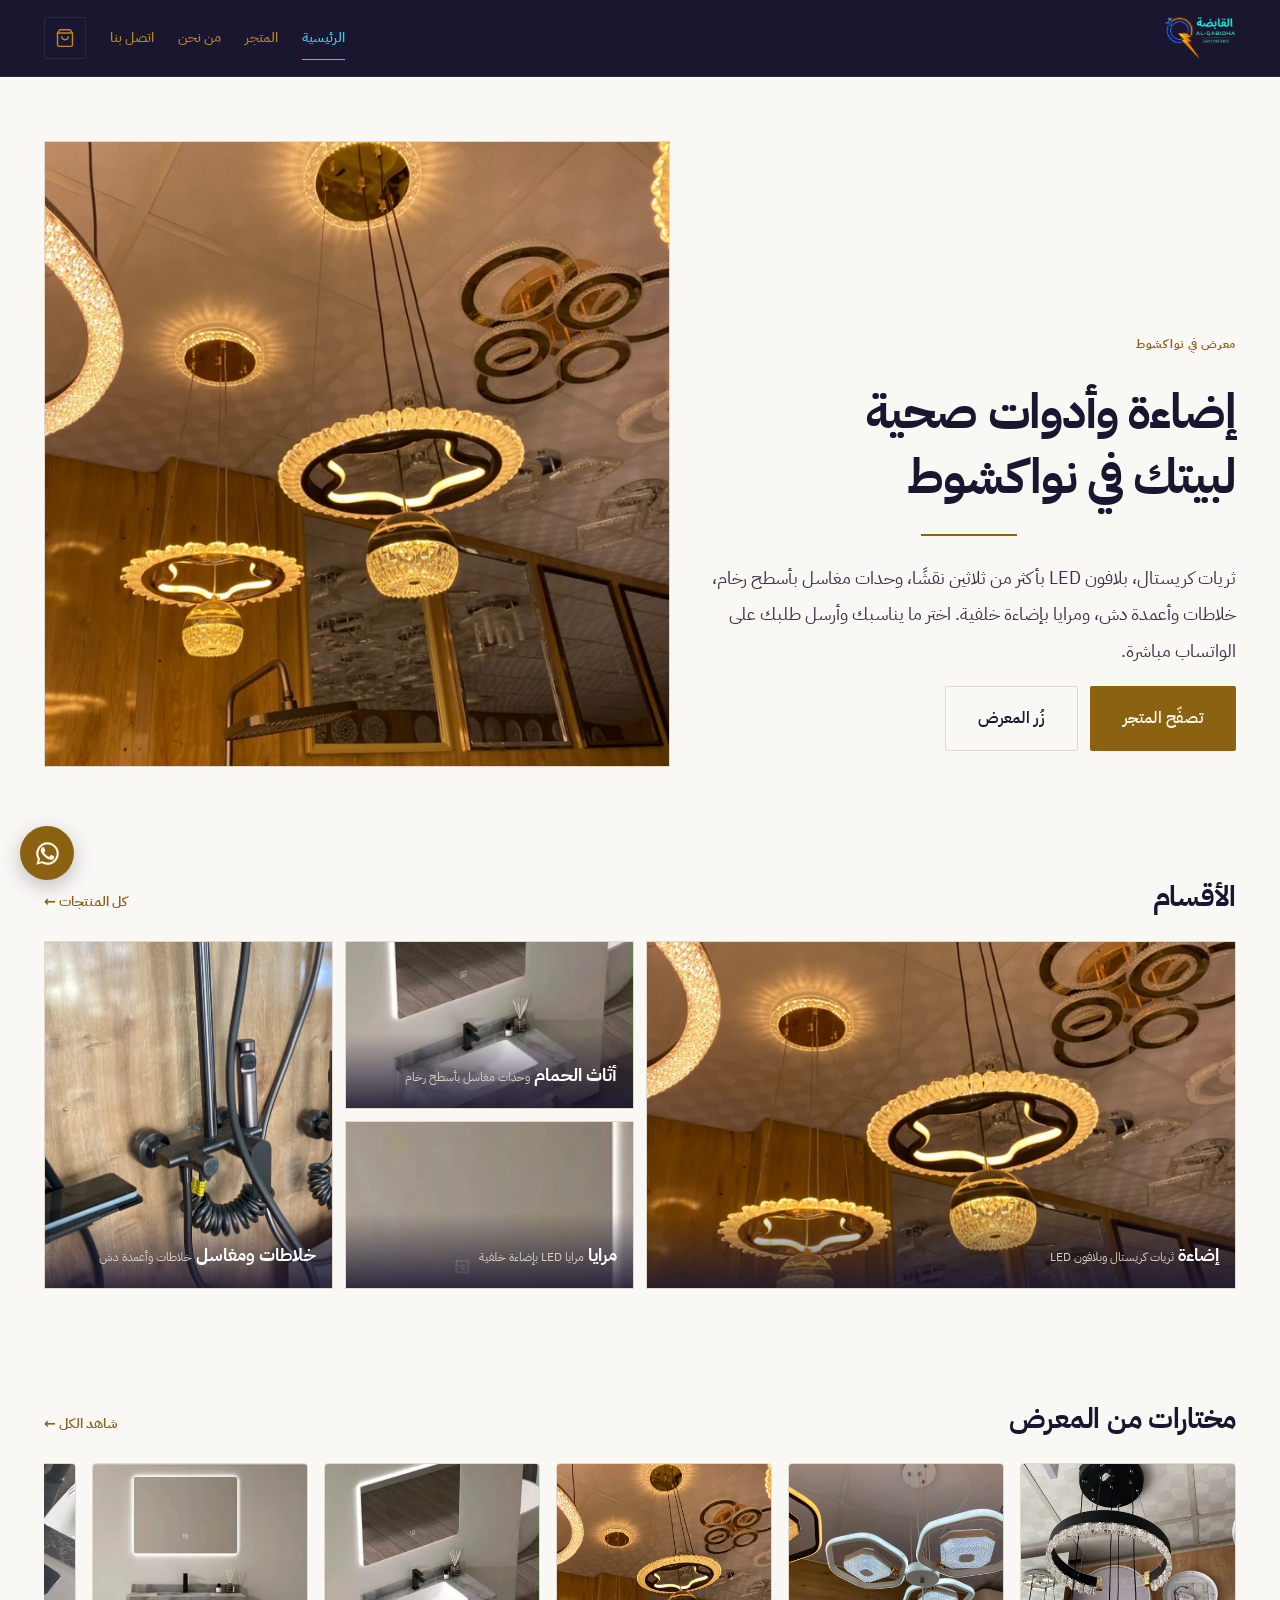
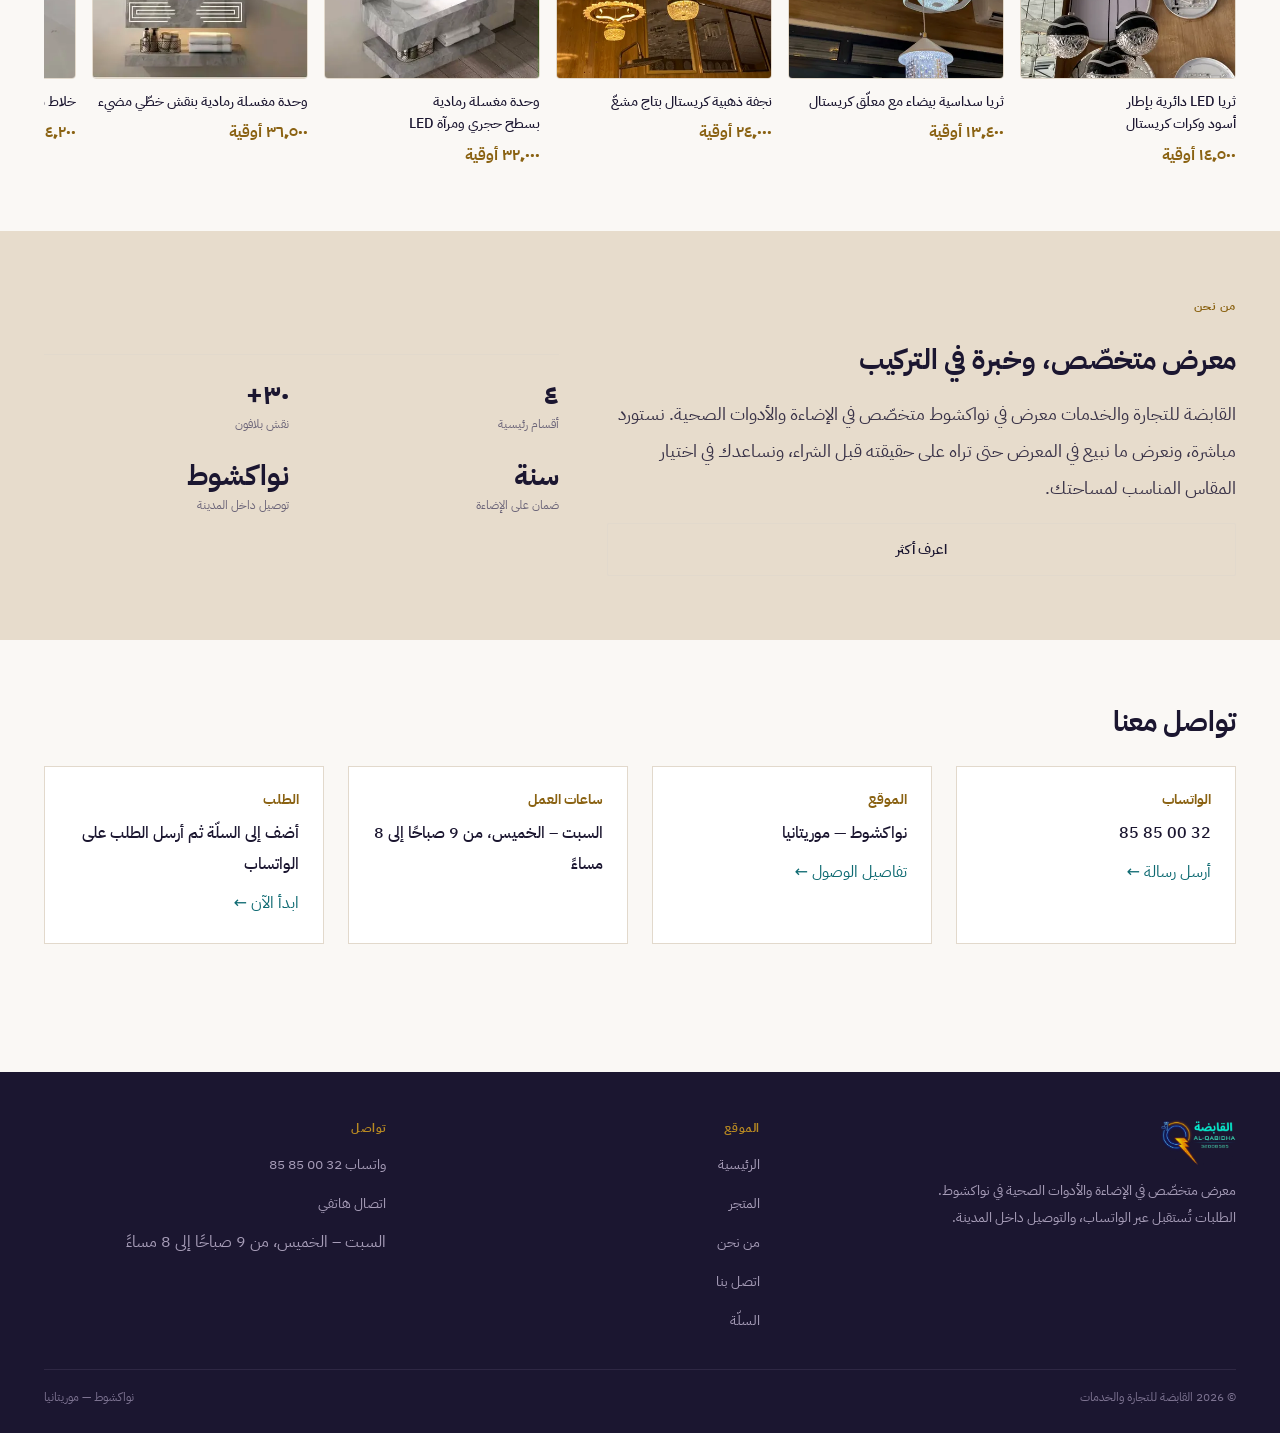
==== index.html @ ae7cded9 "Build the Al-Qabidha storefront Seven RTL Arabic pages on plain HTML/CSS/vanilla JS with no build st" ====
<!DOCTYPE html>
<html lang="ar" dir="rtl">
<head>
<meta charset="utf-8">
<meta name="viewport" content="width=device-width, initial-scale=1">
<title>القابضة للتجارة والخدمات — إضاءة وأدوات صحية في نواكشوط</title>
<meta name="description" content="معرض القابضة للتجارة والخدمات في نواكشوط: ثريات كريستال، بلافون LED، وحدات مغاسل بأسطح رخام، خلاطات وأعمدة دش، ومرايا LED. اطلب عبر الواتساب.">
<meta name="theme-color" content="#1B1630">
<link rel="canonical" href="./index.html">

<meta property="og:type" content="website">
<meta property="og:site_name" content="القابضة للتجارة والخدمات">
<meta property="og:title" content="القابضة للتجارة والخدمات — إضاءة وأدوات صحية">
<meta property="og:description" content="ثريات كريستال، بلافون LED، وحدات مغاسل، خلاطات ومرايا. اطلب عبر الواتساب من نواكشوط.">
<meta property="og:image" content="assets/logo/logo-original.jpg">
<meta property="og:locale" content="ar_MR">
<meta name="twitter:card" content="summary_large_image">

<link rel="icon" href="assets/logo/logo-mark.png" type="image/png">
<link rel="apple-touch-icon" href="assets/logo/logo-mark.png">

<link rel="preload" href="fonts/plex-arabic-arabic-700.woff2" as="font" type="font/woff2" crossorigin>
<link rel="preload" href="fonts/plex-arabic-arabic-400.woff2" as="font" type="font/woff2" crossorigin>
<script>document.documentElement.classList.add('js');</script>
<link rel="stylesheet" href="css/fonts.css">
<link rel="stylesheet" href="css/tokens.css">
<link rel="stylesheet" href="css/base.css">
<link rel="stylesheet" href="css/components.css">

<script type="application/ld+json">
{
  "@context": "https://schema.org",
  "@type": "HomeGoodsStore",
  "name": "القابضة للتجارة والخدمات",
  "alternateName": "AL-QABIDHA",
  "image": "assets/logo/logo-original.jpg",
  "telephone": "+22232008585",
  "address": { "@type": "PostalAddress", "addressLocality": "نواكشوط", "addressCountry": "MR" },
  "currenciesAccepted": "MRU"
}
</script>
</head>
<body>

<a class="skip" href="#main">تخطّي إلى المحتوى</a>

<header class="header" data-header>
  <div class="wrap header__inner">
    <a class="header__logo" href="index.html" aria-label="القابضة — الصفحة الرئيسية">
      <img src="assets/logo/logo-neon.png" alt="القابضة للتجارة والخدمات" width="848" height="516">
    </a>

    <nav class="header__nav" data-nav aria-label="التنقّل الرئيسي">
      <a href="index.html" aria-current="page">الرئيسية</a>
      <a href="shop.html">المتجر</a>
      <a href="about.html">من نحن</a>
      <a href="contact.html">اتصل بنا</a>
    </nav>

    <div class="header__actions">
      <a class="cart-btn" href="cart.html" aria-label="السلّة">
        <svg viewBox="0 0 24 24" fill="none" stroke="currentColor" stroke-width="1.7" aria-hidden="true">
          <path d="M6 2 3 6v14a2 2 0 0 0 2 2h14a2 2 0 0 0 2-2V6l-3-4z"/>
          <path d="M3 6h18M16 10a4 4 0 0 1-8 0"/>
        </svg>
        <span class="cart-badge" data-cart-count hidden>0</span>
      </a>
      <button class="nav-toggle" data-nav-toggle aria-expanded="false" aria-label="فتح القائمة">
        <svg viewBox="0 0 24 24" fill="none" stroke="currentColor" stroke-width="1.8" aria-hidden="true">
          <path d="M3 6h18M3 12h18M3 18h18"/>
        </svg>
      </button>
    </div>
  </div>
</header>

<main id="main">

  <!-- ══ الواجهة ══ -->
  <section class="wrap">
    <div class="hero">
      <div class="hero__text">
        <p class="eyebrow">معرض في نواكشوط</p>
        <h1 class="hero__title">إضاءة وأدوات صحية<br>لبيتك في نواكشوط</h1>
        <hr class="hero__rule">
        <p class="lede">
          ثريات كريستال، بلافون LED بأكثر من ثلاثين نقشًا، وحدات مغاسل بأسطح
          رخام، خلاطات وأعمدة دش، ومرايا بإضاءة خلفية. اختر ما يناسبك وأرسل
          طلبك على الواتساب مباشرة.
        </p>
        <div class="hero__actions">
          <a class="btn btn--primary btn--lg" href="shop.html">تصفّح المتجر</a>
          <a class="btn btn--outline btn--lg" href="contact.html">زُر المعرض</a>
        </div>
      </div>
      <div class="hero__media">
        <img src="assets/products/lighting-gold-crystal-02.webp"
             alt="ثريات كريستال ذهبية معلّقة في سقف معرض القابضة"
             width="1400" height="1400" fetchpriority="high" decoding="async">
      </div>
    </div>
  </section>

  <!-- ══ الأقسام ══ -->
  <section class="wrap section">
    <div class="section-head">
      <h2>الأقسام</h2>
      <a class="section-head__link" href="shop.html">كل المنتجات ←</a>
    </div>
    <div class="cats" id="cats">
      <p class="is-loading">جارٍ التحميل…</p>
    </div>
  </section>

  <!-- ══ مختارات ══ -->
  <section class="wrap section--tight">
    <div class="section-head">
      <h2>مختارات من المعرض</h2>
      <a class="section-head__link" href="shop.html">شاهد الكل ←</a>
    </div>
    <div class="strip" id="featured">
      <p class="is-loading">جارٍ التحميل…</p>
    </div>
  </section>

  <!-- ══ من نحن ══ -->
  <section class="brandband">
    <div class="wrap brandband__inner">
      <div class="stack" data-reveal>
        <p class="eyebrow">من نحن</p>
        <h2>معرض متخصّص، وخبرة في التركيب</h2>
        <p class="lede">
          القابضة للتجارة والخدمات معرض في نواكشوط متخصّص في الإضاءة والأدوات
          الصحية. نستورد مباشرة، ونعرض ما نبيع في المعرض حتى تراه على حقيقته
          قبل الشراء، ونساعدك في اختيار المقاس المناسب لمساحتك.
        </p>
        <a class="btn btn--outline" href="about.html">اعرف أكثر</a>
      </div>
      <div class="brandband__facts" data-reveal>
        <div><p class="fact__n">٤</p><p class="fact__l">أقسام رئيسية</p></div>
        <div><p class="fact__n">٣٠+</p><p class="fact__l">نقش بلافون</p></div>
        <div><p class="fact__n">سنة</p><p class="fact__l">ضمان على الإضاءة</p></div>
        <div><p class="fact__n">نواكشوط</p><p class="fact__l">توصيل داخل المدينة</p></div>
      </div>
    </div>
  </section>

  <!-- ══ اتصل بنا ══ -->
  <section class="wrap section">
    <div class="section-head"><h2>تواصل معنا</h2></div>
    <div class="infogrid">
      <div class="infocard" data-reveal>
        <h3>الواتساب</h3>
        <p data-phone>32 00 85 85</p>
        <a data-wa-link href="#" target="_blank" rel="noopener">أرسل رسالة ←</a>
      </div>
      <div class="infocard" data-reveal>
        <h3>الموقع</h3>
        <p>نواكشوط — موريتانيا</p>
        <a href="contact.html">تفاصيل الوصول ←</a>
      </div>
      <div class="infocard" data-reveal>
        <h3>ساعات العمل</h3>
        <p data-hours>السبت – الخميس، من 9 صباحًا إلى 8 مساءً</p>
      </div>
      <div class="infocard" data-reveal>
        <h3>الطلب</h3>
        <p>أضف إلى السلّة ثم أرسل الطلب على الواتساب</p>
        <a href="shop.html">ابدأ الآن ←</a>
      </div>
    </div>
  </section>

</main>

<footer class="footer">
  <div class="wrap">
    <div class="footer__grid">
      <div>
        <div class="footer__logo">
          <img src="assets/logo/logo-neon.png" alt="القابضة للتجارة والخدمات" width="848" height="516">
        </div>
        <p class="footer__note">
          معرض متخصّص في الإضاءة والأدوات الصحية في نواكشوط. الطلبات تُستقبل
          عبر الواتساب، والتوصيل داخل المدينة.
        </p>
      </div>
      <div>
        <h4>الموقع</h4>
        <ul>
          <li><a href="index.html">الرئيسية</a></li>
          <li><a href="shop.html">المتجر</a></li>
          <li><a href="about.html">من نحن</a></li>
          <li><a href="contact.html">اتصل بنا</a></li>
          <li><a href="cart.html">السلّة</a></li>
        </ul>
      </div>
      <div>
        <h4>تواصل</h4>
        <ul>
          <li><a data-wa-link href="#" target="_blank" rel="noopener">واتساب <span data-phone>32 00 85 85</span></a></li>
          <li><a href="tel:+22232008585">اتصال هاتفي</a></li>
          <li><span data-hours></span></li>
        </ul>
      </div>
    </div>
    <div class="footer__bottom">
      <span>© <span data-year></span> <span data-brand></span></span>
      <span>نواكشوط — موريتانيا</span>
    </div>
  </div>
</footer>

<a class="wa-fab" data-wa-fab href="#" target="_blank" rel="noopener" aria-label="تواصل عبر الواتساب">
  <svg viewBox="0 0 24 24" fill="currentColor" aria-hidden="true">
    <path d="M17.47 14.38c-.3-.15-1.76-.87-2.03-.97-.27-.1-.47-.15-.67.15-.2.3-.77.97-.94 1.17-.17.2-.35.22-.64.07-.3-.15-1.25-.46-2.39-1.47-.88-.79-1.48-1.76-1.65-2.06-.17-.3-.02-.46.13-.61.13-.13.3-.35.45-.52.15-.17.2-.3.3-.5.1-.2.05-.37-.02-.52-.07-.15-.67-1.62-.92-2.22-.24-.58-.49-.5-.67-.51h-.57c-.2 0-.52.07-.79.37-.27.3-1.04 1.02-1.04 2.48s1.06 2.88 1.21 3.08c.15.2 2.1 3.2 5.08 4.49.71.3 1.26.49 1.69.63.71.22 1.36.19 1.87.12.57-.09 1.76-.72 2-1.41.25-.7.25-1.29.17-1.41-.07-.13-.27-.2-.57-.35z"/>
    <path d="M12 2a10 10 0 0 0-8.6 15.1L2 22l5.05-1.32A10 10 0 1 0 12 2zm0 1.9a8.1 8.1 0 1 1-4.13 15.06l-.29-.17-3 .78.8-2.92-.19-.3A8.1 8.1 0 0 1 12 3.9z"/>
  </svg>
</a>

<script type="module">
import { loadCatalogue, visibleCategories, imgFull, esc } from './js/store.js';
import { initChrome, productCard, revealNew, showError } from './js/ui.js';

initChrome();

const catsEl = document.getElementById('cats');
const featEl = document.getElementById('featured');

try {
  const { products, categories } = await loadCatalogue();

  // الأقسام — المقاس يعكس نصيب القسم من المخزون
  catsEl.innerHTML = visibleCategories(categories).map(c => `
    <div class="cat cat--${esc(c.size)}" data-reveal>
      <a class="cat__link" href="shop.html?cat=${encodeURIComponent(c.slug)}">
        <img src="${imgFull(c.cover)}" alt="${esc(c.name_ar)}"
             width="1400" height="1400" loading="lazy" decoding="async">
        <span class="cat__label">
          <span class="cat__name">${esc(c.name_ar)}</span>
          <span class="cat__tag">${esc(c.tagline_ar)}</span>
        </span>
      </a>
    </div>`).join('');

  const featured = products.filter(p => p.featured);
  featEl.innerHTML = featured.map(p => productCard(p)).join('');

  // تسجيل العناصر المضافة للتوّ في مراقب الظهور التدريجي
  revealNew();
} catch (err) {
  showError(catsEl, err);
  featEl.innerHTML = '';
}
</script>

</body>
</html>
---- css/fonts.css ----
/* ==========================================================================
   IBM Plex Sans Arabic — self-hosted, no CDN call.
   Split by unicode-range so a page downloads only the subsets it renders.
   Total 251 KB across eight files; a typical Arabic page pulls ~86 KB.
   Source: fonts.googleapis.com/css2?family=IBM+Plex+Sans+Arabic
   Licence: SIL Open Font License 1.1 — see fonts/OFL.txt
   ========================================================================== */

/* --- Arabic subset ------------------------------------------------------- */
@font-face {
  font-family: 'IBM Plex Sans Arabic';
  font-style: normal;
  font-weight: 400;
  font-display: swap;
  src: url('../fonts/plex-arabic-arabic-400.woff2') format('woff2');
  unicode-range: U+0600-06FF, U+0750-077F, U+0870-088E, U+0890-0891,
                 U+0897-08E1, U+08E3-08FF, U+200C-200E, U+2010-2011,
                 U+204F, U+2E41, U+FB50-FDFF, U+FE70-FE74, U+FE76-FEFC;
}
@font-face {
  font-family: 'IBM Plex Sans Arabic';
  font-style: normal;
  font-weight: 500;
  font-display: swap;
  src: url('../fonts/plex-arabic-arabic-500.woff2') format('woff2');
  unicode-range: U+0600-06FF, U+0750-077F, U+0870-088E, U+0890-0891,
                 U+0897-08E1, U+08E3-08FF, U+200C-200E, U+2010-2011,
                 U+204F, U+2E41, U+FB50-FDFF, U+FE70-FE74, U+FE76-FEFC;
}
@font-face {
  font-family: 'IBM Plex Sans Arabic';
  font-style: normal;
  font-weight: 600;
  font-display: swap;
  src: url('../fonts/plex-arabic-arabic-600.woff2') format('woff2');
  unicode-range: U+0600-06FF, U+0750-077F, U+0870-088E, U+0890-0891,
                 U+0897-08E1, U+08E3-08FF, U+200C-200E, U+2010-2011,
                 U+204F, U+2E41, U+FB50-FDFF, U+FE70-FE74, U+FE76-FEFC;
}
@font-face {
  font-family: 'IBM Plex Sans Arabic';
  font-style: normal;
  font-weight: 700;
  font-display: swap;
  src: url('../fonts/plex-arabic-arabic-700.woff2') format('woff2');
  unicode-range: U+0600-06FF, U+0750-077F, U+0870-088E, U+0890-0891,
                 U+0897-08E1, U+08E3-08FF, U+200C-200E, U+2010-2011,
                 U+204F, U+2E41, U+FB50-FDFF, U+FE70-FE74, U+FE76-FEFC;
}

/* --- Latin subset — prices, "MRU", model numbers ------------------------- */
@font-face {
  font-family: 'IBM Plex Sans Arabic';
  font-style: normal;
  font-weight: 400;
  font-display: swap;
  src: url('../fonts/plex-arabic-latin-400.woff2') format('woff2');
  unicode-range: U+0000-00FF, U+0131, U+0152-0153, U+02BB-02BC, U+2000-206F,
                 U+2074, U+20AC, U+2122, U+2191, U+2193, U+2212, U+2215;
}
@font-face {
  font-family: 'IBM Plex Sans Arabic';
  font-style: normal;
  font-weight: 500;
  font-display: swap;
  src: url('../fonts/plex-arabic-latin-500.woff2') format('woff2');
  unicode-range: U+0000-00FF, U+0131, U+0152-0153, U+02BB-02BC, U+2000-206F,
                 U+2074, U+20AC, U+2122, U+2191, U+2193, U+2212, U+2215;
}
@font-face {
  font-family: 'IBM Plex Sans Arabic';
  font-style: normal;
  font-weight: 600;
  font-display: swap;
  src: url('../fonts/plex-arabic-latin-600.woff2') format('woff2');
  unicode-range: U+0000-00FF, U+0131, U+0152-0153, U+02BB-02BC, U+2000-206F,
                 U+2074, U+20AC, U+2122, U+2191, U+2193, U+2212, U+2215;
}
@font-face {
  font-family: 'IBM Plex Sans Arabic';
  font-style: normal;
  font-weight: 700;
  font-display: swap;
  src: url('../fonts/plex-arabic-latin-700.woff2') format('woff2');
  unicode-range: U+0000-00FF, U+0131, U+0152-0153, U+02BB-02BC, U+2000-206F,
                 U+2074, U+20AC, U+2122, U+2191, U+2193, U+2212, U+2215;
}
---- css/tokens.css ----
/* ==========================================================================
   القابضة للتجارة والخدمات — Design tokens
   Every colour below is derived from assets/logo/logo-original.jpg.
   Sampling method: every 2nd pixel, binned in 10° hue steps, filtered to
   saturation > 0.25 and value > 0.30 to discard the navy ground and the
   blown-out glow cores.
   ========================================================================== */

:root {
  /* --- Surfaces ---------------------------------------------------------
     Warm neutrals. The stock is white ceramic, chrome and crystal shot
     against warm wood; a warm ground flatters all three. */
  --c-bone:      #FAF8F5;   /* page ground                                 */
  --c-sand:      #F1EAE0;   /* product tile, soft panel                    */
  --c-sand-deep: #E7DCCC;   /* tile hover, full-bleed band                 */
  --c-white:     #FFFFFF;   /* raised card                                 */

  /* --- Ink -------------------------------------------------------------
     Indigo-biased rather than neutral charcoal: descended from the logo
     ground #14092B, which keeps brass warm against it. */
  --c-ink:       #1B1630;   /* header, footer, headings   16.45:1 on bone  */
  --c-body:      #3A3348;   /* running text               11.34:1 on bone  */
  --c-muted:     #6B6478;   /* captions, meta              5.33:1 on bone  */

  /* --- Accents ---------------------------------------------------------
     The logo carries no gold. Brass is the amber bolt (#F0951B) pulled
     down in lightness until it clears 4.5:1 as text; teal is the cyan
     wordmark (#2FD4DC) given the same treatment. */
  --c-brass:     #8A6212;   /* accent, price, primary CTA  5.16:1 on bone  */
  --c-brass-lt:  #B98A22;   /* brass on ink surfaces                       */
  --c-teal:      #0E6A72;   /* link, focus ring            5.96:1 on bone  */

  /* --- Lines ----------------------------------------------------------- */
  --c-line:      #E2D9CC;   /* 1px hairline — used instead of shadow       */
  --c-line-ink:  #2E2743;   /* hairline on ink surfaces                    */

  /* --- Raw logo values --------------------------------------------------
     Full-strength neon. Legible ONLY on ink surfaces (cyan 10.25:1 and
     amber 7.99:1 on --c-ink; on bone they fall to 1.71:1 and 2.20:1).
     Never place these on a light ground. */
  --c-neon-cyan:  #2FD4DC;
  --c-neon-blue:  #2B4FC0;
  --c-neon-amber: #F0951B;
  --c-neon-core:  #FFC845;
  --c-neon-ink:   #14092B;  /* the logo's own background                   */

  /* --- Semantic --------------------------------------------------------- */
  --c-ok:        #0E6A72;
  --c-warn:      #8A6212;
  --c-error:     #A63A26;

  /* --- Type -------------------------------------------------------------
     Plex Arabic over Tajawal because it carries a true 500 and 600, so
     hierarchy can be built from weight rather than size alone. */
  --f-sans: 'IBM Plex Sans Arabic', system-ui, -apple-system, 'Segoe UI', sans-serif;

  --fs-xs:   0.75rem;   /* 12px — labels, meta          */
  --fs-sm:   0.875rem;  /* 14px — captions              */
  --fs-base: 1rem;      /* 16px — body                  */
  --fs-md:   1.125rem;  /* 18px — lede                  */
  --fs-lg:   1.375rem;  /* 22px — price, card title     */
  --fs-xl:   1.75rem;   /* 28px — section heading       */
  --fs-2xl:  2.25rem;   /* 36px — page heading          */
  --fs-3xl:  3rem;      /* 48px — hero                  */

  /* Arabic needs vertical room that Latin does not. */
  --lh-tight: 1.35;
  --lh-body:  1.95;
  --lh-loose: 2.05;

  --ls-label: 0.12em;   /* uppercase Latin labels only  */

  /* --- Space ------------------------------------------------------------
     4px base. Layout uses flex/grid `gap`, never per-element margins. */
  --s-1: 0.25rem;  --s-2: 0.5rem;   --s-3: 0.75rem;  --s-4: 1rem;
  --s-5: 1.5rem;   --s-6: 2rem;     --s-7: 3rem;     --s-8: 4rem;
  --s-9: 6rem;

  /* --- Geometry --------------------------------------------------------- */
  --r-tile: 4px;        /* product tile — restrained, not rounded-lg       */
  --r-btn:  2px;
  --measure: 68ch;      /* running-text width                              */

  /* --- Motion -----------------------------------------------------------
     Subtle only. Image scale on hover, hairline draw on category tiles,
     IntersectionObserver fade-ins. Nothing bouncy. */
  --t-fast: 180ms;
  --t-base: 280ms;
  --t-slow: 400ms;
  --ease:   cubic-bezier(0.4, 0, 0.2, 1);

  /* Shadows appear on hover only, never at rest. */
  --sh-hover: 0 6px 24px rgba(27, 22, 48, 0.10);
}

@media (prefers-reduced-motion: reduce) {
  :root { --t-fast: 0ms; --t-base: 0ms; --t-slow: 0ms; }
}
---- css/base.css ----
/* ==========================================================================
   base.css — إعادة ضبط، طباعة، تخطيط عام (RTL)
   ========================================================================== */

*, *::before, *::after { box-sizing: border-box; }

html {
  -webkit-text-size-adjust: 100%;
  scroll-behavior: smooth;
}
@media (prefers-reduced-motion: reduce) {
  html { scroll-behavior: auto; }
}

body {
  margin: 0;
  background: var(--c-bone);
  color: var(--c-body);
  font-family: var(--f-sans);
  font-size: var(--fs-base);
  line-height: var(--lh-body);
  -webkit-font-smoothing: antialiased;
  text-rendering: optimizeLegibility;
  overflow-x: hidden;
}

img, picture, svg { display: block; max-width: 100%; }
img { height: auto; }

button, input, select, textarea { font: inherit; color: inherit; }
button { cursor: pointer; }

h1, h2, h3, h4 {
  margin: 0;
  color: var(--c-ink);
  font-weight: 700;
  line-height: var(--lh-tight);
  text-wrap: balance;
}
h1 { font-size: clamp(1.75rem, 5vw, var(--fs-3xl)); letter-spacing: -0.02em; }
h2 { font-size: clamp(1.375rem, 3.4vw, var(--fs-xl)); letter-spacing: -0.01em; }
h3 { font-size: var(--fs-md); }

p { margin: 0; }
ul, ol { margin: 0; padding: 0; }
li { list-style: none; }

a { color: var(--c-teal); text-decoration: none; }
a:hover { text-decoration: underline; text-underline-offset: 3px; }

:focus-visible {
  outline: 2px solid var(--c-teal);
  outline-offset: 3px;
  border-radius: 2px;
}

/* رابط التخطّي للوحة المفاتيح */
.skip {
  position: absolute;
  inset-inline-start: 50%;
  transform: translate(50%, -120%);
  z-index: 200;
  background: var(--c-ink);
  color: var(--c-bone);
  padding: var(--s-3) var(--s-5);
  transition: transform var(--t-fast) var(--ease);
}
.skip:focus { transform: translate(50%, var(--s-3)); text-decoration: none; }

/* ── حاويات ──────────────────────────────────────────────────────────────── */
.wrap {
  width: 100%;
  max-width: 1240px;
  margin-inline: auto;
  padding-inline: var(--s-5);
}
@media (max-width: 620px) {
  .wrap { padding-inline: var(--s-4); }
}

.section { padding-block: var(--s-8); }
.section--tight { padding-block: var(--s-7); }
@media (max-width: 620px) {
  .section { padding-block: var(--s-7); }
}

/* ترويسة قسم: عنوان + رابط على الطرف المقابل */
.section-head {
  display: flex;
  align-items: baseline;
  justify-content: space-between;
  gap: var(--s-4);
  margin-bottom: var(--s-5);
}
.section-head__link {
  font-size: var(--fs-sm);
  color: var(--c-brass);
  font-weight: 600;
  white-space: nowrap;
}

.eyebrow {
  font-size: var(--fs-xs);
  font-weight: 700;
  color: var(--c-brass);
  letter-spacing: 0.06em;
  margin-bottom: var(--s-2);
}

.lede {
  font-size: var(--fs-md);
  line-height: var(--lh-loose);
  max-width: var(--measure);
}

.muted { color: var(--c-muted); }
.small { font-size: var(--fs-sm); }

/* ── الظهور التدريجي ───────────────────────────────────────────────────────
   الإخفاء مشروط بوجود .js على <html>، وهو صنف يضيفه سطر مضمّن في <head>.
   بذلك يبقى المحتوى ظاهرًا إذا تعطّلت الجافاسكربت أو لم يدعمها المتصفّح،
   بدل أن تبقى الصفحة بيضاء إلى الأبد.                                   */
.js [data-reveal] {
  opacity: 0;
  transform: translateY(14px);
  transition: opacity var(--t-slow) var(--ease), transform var(--t-slow) var(--ease);
}
.js [data-reveal].is-visible {
  opacity: 1;
  transform: none;
}
@media (prefers-reduced-motion: reduce) {
  .js [data-reveal] { opacity: 1; transform: none; transition: none; }
}

/* ── تنبيهات داخل الصفحة ─────────────────────────────────────────────────── */
.notice {
  border: 1px solid var(--c-line);
  border-inline-start: 3px solid var(--c-brass);
  background: var(--c-white);
  padding: var(--s-4) var(--s-5);
  font-size: var(--fs-sm);
  line-height: 1.8;
}
.notice--error { border-inline-start-color: var(--c-error); }

.is-loading {
  color: var(--c-muted);
  font-size: var(--fs-sm);
  padding-block: var(--s-6);
}

/* يُخفى بصريًا ويبقى لقارئ الشاشة */
.sr-only {
  position: absolute;
  width: 1px; height: 1px;
  padding: 0; margin: -1px;
  overflow: hidden;
  clip-path: inset(50%);
  white-space: nowrap;
}
---- css/components.css ----
/* ==========================================================================
   components.css — الترويسة، البطاقات، الأزرار، النماذج، التذييل
   ========================================================================== */

/* ══ الترويسة ═══════════════════════════════════════════════════════════════
   شريط داكن لأن الشعار نيون مرسوم على خلفية داكنة؛ على خلفية فاتحة تنخفض
   نسبة تباين النصّ السماوي إلى 1.71:1 ويتحوّل التوهّج إلى ضباب رمادي.      */
.header {
  position: sticky;
  top: 0;
  z-index: 100;
  background: var(--c-ink);
  border-bottom: 1px solid var(--c-line-ink);
  transition: padding var(--t-base) var(--ease);
}
.header__inner {
  display: flex;
  align-items: center;
  gap: var(--s-5);
  min-height: 76px;
  transition: min-height var(--t-base) var(--ease);
}
.header.is-stuck .header__inner { min-height: 60px; }

.header__logo { flex-shrink: 0; }
.header__logo img {
  height: 44px;
  width: auto;
  transition: height var(--t-base) var(--ease);
}
.header.is-stuck .header__logo img { height: 34px; }
@media (max-width: 620px) {
  .header__logo img { height: 34px; }
}

.header__nav {
  display: flex;
  align-items: center;
  gap: var(--s-5);
  margin-inline-start: auto;
}
.header__nav a {
  color: var(--c-brass-lt);
  font-size: var(--fs-sm);
  font-weight: 500;
  padding-block: var(--s-2);
  border-bottom: 1px solid transparent;
  transition: color var(--t-fast) var(--ease),
              border-color var(--t-fast) var(--ease);
}
.header__nav a:hover,
.header__nav a[aria-current="page"] {
  color: var(--c-neon-cyan);
  border-bottom-color: var(--c-neon-cyan);
  text-decoration: none;
}

.header__actions {
  display: flex;
  align-items: center;
  gap: var(--s-3);
}

/* زرّ السلّة + الشارة */
.cart-btn {
  position: relative;
  display: inline-flex;
  align-items: center;
  justify-content: center;
  width: 42px; height: 42px;
  border: 1px solid var(--c-line-ink);
  background: transparent;
  color: var(--c-brass-lt);
  border-radius: var(--r-btn);
  transition: border-color var(--t-fast) var(--ease),
              color var(--t-fast) var(--ease);
}
.cart-btn:hover { border-color: var(--c-brass-lt); color: var(--c-neon-cyan); }
.cart-btn svg { width: 20px; height: 20px; }

.cart-badge {
  position: absolute;
  inset-block-start: -7px;
  inset-inline-start: -7px;
  min-width: 20px;
  height: 20px;
  padding-inline: 5px;
  display: grid;
  place-items: center;
  background: var(--c-brass);
  color: #FFF6E4;
  font-size: 11px;
  font-weight: 700;
  font-variant-numeric: tabular-nums;
  border-radius: 999px;
  line-height: 1;
}
/* لازم لأن display:grid أعلاه يتغلّب على قاعدة المتصفّح [hidden]{display:none} */
.cart-badge[hidden] { display: none; }

/* زرّ القائمة على الجوّال */
.nav-toggle {
  display: none;
  width: 42px; height: 42px;
  align-items: center;
  justify-content: center;
  border: 1px solid var(--c-line-ink);
  background: transparent;
  color: var(--c-brass-lt);
  border-radius: var(--r-btn);
}
.nav-toggle svg { width: 20px; height: 20px; }

@media (max-width: 860px) {
  .nav-toggle { display: inline-flex; }
  .header__nav {
    position: absolute;
    inset-inline: 0;
    top: 100%;
    flex-direction: column;
    align-items: stretch;
    gap: 0;
    background: var(--c-ink);
    border-bottom: 1px solid var(--c-line-ink);
    padding: var(--s-2) var(--s-5) var(--s-4);
    display: none;
  }
  .header__nav.is-open { display: flex; }
  .header__nav a {
    padding-block: var(--s-3);
    border-bottom: 1px solid var(--c-line-ink);
  }
  .header__nav a:hover,
  .header__nav a[aria-current="page"] { border-bottom-color: var(--c-neon-cyan); }
}

/* ══ الأزرار ════════════════════════════════════════════════════════════════ */
.btn {
  display: inline-flex;
  align-items: center;
  justify-content: center;
  gap: var(--s-2);
  padding: var(--s-3) var(--s-5);
  border: 1px solid transparent;
  border-radius: var(--r-btn);
  font-size: var(--fs-sm);
  font-weight: 600;
  text-align: center;
  transition: background-color var(--t-fast) var(--ease),
              color var(--t-fast) var(--ease),
              border-color var(--t-fast) var(--ease);
}
.btn:hover { text-decoration: none; }
.btn svg { width: 18px; height: 18px; flex-shrink: 0; }

.btn--primary { background: var(--c-brass); color: #FFF6E4; }
.btn--primary:hover { background: #6F4E0C; }

.btn--outline {
  background: transparent;
  color: var(--c-ink);
  border-color: var(--c-line);
}
.btn--outline:hover { border-color: var(--c-ink); background: var(--c-sand); }

.btn--ghost { background: transparent; color: var(--c-brass); padding-inline: 0; }

.btn--block { width: 100%; }
.btn--lg { padding: var(--s-4) var(--s-6); font-size: var(--fs-base); }

.btn:disabled { opacity: 0.5; cursor: not-allowed; }

/* ══ الواجهة الرئيسية ═══════════════════════════════════════════════════════
   عمودان بعرضين مختلفين عمدًا، والنصّ مسنود إلى الأسفل لا موسّط.           */
.hero {
  display: grid;
  grid-template-columns: 0.92fr 1.08fr;
  gap: var(--s-6);
  align-items: stretch;
  padding-block: var(--s-8) var(--s-7);
}
.hero__text {
  display: flex;
  flex-direction: column;
  justify-content: flex-end;
  gap: var(--s-4);
  padding-bottom: var(--s-4);
}
.hero__title { font-size: clamp(1.9rem, 4.6vw, 3rem); }
.hero__rule {
  width: 96px; height: 2px;
  background: var(--c-brass);
  border: 0;
}
.hero__media {
  position: relative;
  overflow: hidden;
  border: 1px solid var(--c-line);
  background: var(--c-sand);
  min-height: 340px;
}
.hero__media img {
  width: 100%; height: 100%;
  object-fit: cover;
  transition: transform 1.2s var(--ease);
}
.hero:hover .hero__media img { transform: scale(1.03); }
.hero__actions { display: flex; flex-wrap: wrap; gap: var(--s-3); }

@media (max-width: 860px) {
  .hero { grid-template-columns: 1fr; gap: var(--s-5); padding-block: var(--s-6); }
  .hero__media { min-height: 260px; order: -1; }
  .hero__text { justify-content: flex-start; padding-bottom: 0; }
}

/* ══ بلاطات الأقسام ═════════════════════════════════════════════════════════
   أحجام غير متساوية عمدًا — المقاس يعكس نصيب القسم من المخزون.            */
.cats {
  display: grid;
  grid-template-columns: repeat(4, 1fr);
  grid-auto-rows: 168px;
  gap: var(--s-3);
}
.cat { grid-column: span 1; grid-row: span 1; }
.cat--large { grid-column: span 2; grid-row: span 2; }
.cat--tall  { grid-column: span 1; grid-row: span 2; }
.cat--wide  { grid-column: span 1; grid-row: span 1; }

.cat__link {
  position: relative;
  display: block;
  width: 100%; height: 100%;
  overflow: hidden;
  border: 1px solid var(--c-line);
  background: var(--c-sand);
}
.cat__link img {
  width: 100%; height: 100%;
  object-fit: cover;
  transition: transform var(--t-slow) var(--ease);
}
.cat__link:hover img { transform: scale(1.04); }
.cat__link:hover { text-decoration: none; }

.cat__label {
  position: absolute;
  inset-block-end: 0;
  inset-inline: 0;
  padding: var(--s-5) var(--s-4) var(--s-4);
  background: linear-gradient(to top, rgba(27,22,48,0.86), rgba(27,22,48,0));
  color: var(--c-bone);
}
.cat__name { font-size: var(--fs-md); font-weight: 700; color: #FFFFFF; }
.cat__tag  { font-size: var(--fs-xs); color: #D9CFC2; }

/* الخيط النحاسي الذي يُرسم عند المرور — الحركة الوحيدة على البلاطة */
.cat__link::after {
  content: '';
  position: absolute;
  inset-block-end: 0;
  inset-inline-end: 0;
  width: 0; height: 2px;
  background: var(--c-brass-lt);
  transition: width var(--t-slow) var(--ease);
}
.cat__link:hover::after,
.cat__link:focus-visible::after { width: 100%; }

@media (max-width: 860px) {
  .cats { grid-template-columns: repeat(2, 1fr); grid-auto-rows: 150px; }
  .cat--large { grid-column: span 2; grid-row: span 2; }
  .cat--tall  { grid-column: span 1; grid-row: span 1; }
}

/* ══ شبكة المنتجات ══════════════════════════════════════════════════════════ */
.grid {
  display: grid;
  grid-template-columns: repeat(auto-fill, minmax(230px, 1fr));
  gap: var(--s-5) var(--s-4);
}
@media (max-width: 620px) {
  .grid { grid-template-columns: repeat(2, 1fr); gap: var(--s-5) var(--s-3); }
}

/* الشريط الأفقي في الصفحة الرئيسية — يظهر طرف البطاقة التالية عمدًا
   ليكون التمرير مفهومًا بدون أزرار أسهم.
   يمرّر أفقيًا في كل المقاسات: عدد المختارات يتغيّر بتغيّر products.json،
   فلا يصحّ افتراض أنّها تتّسع في سطر واحد على الشاشات الكبيرة. */
.strip {
  display: grid;
  grid-auto-flow: column;
  grid-auto-columns: minmax(216px, calc(25% - var(--s-4)));
  gap: var(--s-4);
  overflow-x: auto;
  scroll-snap-type: x mandatory;
  overscroll-behavior-x: contain;
  padding-bottom: var(--s-3);
  scrollbar-width: thin;
  scrollbar-color: var(--c-sand-deep) transparent;
}
.strip > * { scroll-snap-align: start; }
@media (max-width: 980px) {
  .strip {
    grid-auto-columns: 62vw;
    margin-inline: calc(var(--s-4) * -1);
    padding-inline: var(--s-4);
  }
}
@media (max-width: 620px) {
  .strip { grid-auto-columns: 68vw; }
}

/* ══ بطاقة المنتج ═══════════════════════════════════════════════════════════ */
.card { position: relative; }
.card__link { display: flex; flex-direction: column; gap: var(--s-3); color: inherit; }
.card__link:hover { text-decoration: none; }

.card__media {
  display: block;
  aspect-ratio: 1 / 1;
  overflow: hidden;
  background: var(--c-sand);
  border: 1px solid var(--c-line);
  border-radius: var(--r-tile);
  transition: border-color var(--t-base) var(--ease),
              box-shadow var(--t-base) var(--ease);
}
.card__media img {
  width: 100%; height: 100%;
  object-fit: cover;
  transition: transform var(--t-slow) var(--ease);
}
.card__link:hover .card__media {
  border-color: var(--c-sand-deep);
  box-shadow: var(--sh-hover);
}
.card__link:hover .card__media img { transform: scale(1.045); }

.card__body { display: flex; flex-direction: column; gap: var(--s-1); }
.card__title {
  font-size: var(--fs-sm);
  font-weight: 500;
  color: var(--c-ink);
  line-height: 1.6;
}
.card__price {
  font-size: var(--fs-base);
  font-weight: 700;
  color: var(--c-brass);
  font-variant-numeric: tabular-nums;
}
.card__price--request {
  font-size: var(--fs-sm);
  font-weight: 500;
  color: var(--c-muted);
}

/* ══ شريط العلامة ═══════════════════════════════════════════════════════════ */
.brandband {
  background: var(--c-sand-deep);
  padding-block: var(--s-8);
}
.brandband__inner {
  display: grid;
  grid-template-columns: 1.1fr 0.9fr;
  gap: var(--s-7);
  align-items: center;
}
.brandband__facts {
  display: grid;
  grid-template-columns: repeat(2, 1fr);
  gap: var(--s-5);
  border-top: 1px solid var(--c-line);
  padding-top: var(--s-5);
}
.fact__n {
  font-size: var(--fs-xl);
  font-weight: 700;
  color: var(--c-ink);
  font-variant-numeric: tabular-nums;
  line-height: 1.2;
}
.fact__l { font-size: var(--fs-xs); color: var(--c-muted); }
@media (max-width: 860px) {
  .brandband__inner { grid-template-columns: 1fr; gap: var(--s-5); }
}

/* ══ صفحة المنتج ════════════════════════════════════════════════════════════ */
.product {
  display: grid;
  grid-template-columns: 1.05fr 0.95fr;
  gap: var(--s-7);
  padding-block: var(--s-7);
  align-items: start;
}
@media (max-width: 860px) {
  .product { grid-template-columns: 1fr; gap: var(--s-5); }
}

.gallery__main {
  aspect-ratio: 1 / 1;
  overflow: hidden;
  background: var(--c-sand);
  border: 1px solid var(--c-line);
  border-radius: var(--r-tile);
}
.gallery__main img { width: 100%; height: 100%; object-fit: cover; }

.gallery__thumbs {
  display: flex;
  gap: var(--s-2);
  margin-top: var(--s-3);
  flex-wrap: wrap;
}
.thumb {
  width: 76px; height: 76px;
  padding: 0;
  overflow: hidden;
  background: var(--c-sand);
  border: 1px solid var(--c-line);
  border-radius: var(--r-btn);
  transition: border-color var(--t-fast) var(--ease);
}
.thumb img { width: 100%; height: 100%; object-fit: cover; }
.thumb[aria-current="true"] { border-color: var(--c-brass); border-width: 2px; }
.thumb:hover { border-color: var(--c-ink); }

.product__cat {
  font-size: var(--fs-xs);
  color: var(--c-brass);
  font-weight: 700;
}
.product__price {
  font-size: var(--fs-2xl);
  font-weight: 700;
  color: var(--c-ink);
  font-variant-numeric: tabular-nums;
  line-height: 1.2;
}
.product__price--request { font-size: var(--fs-lg); color: var(--c-muted); }

.product__desc {
  line-height: var(--lh-loose);
  max-width: 56ch;
}

.specs { width: 100%; border-collapse: collapse; font-size: var(--fs-sm); }
.specs th, .specs td {
  text-align: start;
  padding: var(--s-3) 0;
  border-bottom: 1px solid var(--c-line);
  vertical-align: top;
}
.specs th { color: var(--c-muted); font-weight: 500; width: 42%; }
.specs td { color: var(--c-ink); font-weight: 500; }

/* منتقي الكمّية */
.qty {
  display: inline-flex;
  align-items: center;
  border: 1px solid var(--c-line);
  border-radius: var(--r-btn);
  overflow: hidden;
  background: var(--c-white);
}
.qty button {
  width: 42px; height: 44px;
  border: 0;
  background: transparent;
  color: var(--c-ink);
  font-size: var(--fs-md);
  line-height: 1;
  transition: background-color var(--t-fast) var(--ease);
}
.qty button:hover { background: var(--c-sand); }
.qty input {
  width: 52px; height: 44px;
  border: 0;
  border-inline: 1px solid var(--c-line);
  text-align: center;
  font-weight: 700;
  font-variant-numeric: tabular-nums;
  background: transparent;
  -moz-appearance: textfield;
}
.qty input::-webkit-outer-spin-button,
.qty input::-webkit-inner-spin-button { -webkit-appearance: none; margin: 0; }

.product__buy { display: flex; flex-wrap: wrap; gap: var(--s-3); align-items: center; }

.stack { display: flex; flex-direction: column; gap: var(--s-4); }
.stack--lg { gap: var(--s-5); }

/* ══ السلّة ═════════════════════════════════════════════════════════════════ */
.cartlayout {
  display: grid;
  grid-template-columns: 1.6fr 0.9fr;
  gap: var(--s-6);
  align-items: start;
  padding-block: var(--s-6);
}
@media (max-width: 860px) { .cartlayout { grid-template-columns: 1fr; } }

.line {
  display: grid;
  grid-template-columns: 92px 1fr auto;
  gap: var(--s-4);
  padding-block: var(--s-4);
  border-bottom: 1px solid var(--c-line);
  align-items: center;
}
.line__media {
  width: 92px; height: 92px;
  overflow: hidden;
  background: var(--c-sand);
  border: 1px solid var(--c-line);
  border-radius: var(--r-tile);
}
.line__media img { width: 100%; height: 100%; object-fit: cover; }
.line__name { font-size: var(--fs-sm); font-weight: 500; color: var(--c-ink); }
.line__unit { font-size: var(--fs-xs); color: var(--c-muted); font-variant-numeric: tabular-nums; }
.line__end { display: flex; flex-direction: column; align-items: flex-end; gap: var(--s-2); }
.line__sum {
  font-weight: 700;
  color: var(--c-ink);
  font-variant-numeric: tabular-nums;
  white-space: nowrap;
}
.line__rm {
  border: 0;
  background: none;
  color: var(--c-muted);
  font-size: var(--fs-xs);
  padding: var(--s-1) 0;
  text-decoration: underline;
  text-underline-offset: 3px;
}
.line__rm:hover { color: var(--c-error); }

@media (max-width: 620px) {
  .line { grid-template-columns: 72px 1fr; gap: var(--s-3); }
  .line__media { width: 72px; height: 72px; }
  .line__end { grid-column: 1 / -1; flex-direction: row; align-items: center;
               justify-content: space-between; }
}

.summary {
  border: 1px solid var(--c-line);
  background: var(--c-white);
  padding: var(--s-5);
  display: flex;
  flex-direction: column;
  gap: var(--s-4);
  position: sticky;
  top: 100px;
}
.summary__row {
  display: flex;
  justify-content: space-between;
  gap: var(--s-3);
  font-size: var(--fs-sm);
}
.summary__total {
  display: flex;
  justify-content: space-between;
  gap: var(--s-3);
  border-top: 1px solid var(--c-line);
  padding-top: var(--s-4);
  font-size: var(--fs-lg);
  font-weight: 700;
  color: var(--c-ink);
  font-variant-numeric: tabular-nums;
}
@media (max-width: 860px) { .summary { position: static; } }

.empty {
  text-align: center;
  padding-block: var(--s-8);
  display: flex;
  flex-direction: column;
  align-items: center;
  gap: var(--s-4);
}

/* ══ النماذج ════════════════════════════════════════════════════════════════ */
.field { display: flex; flex-direction: column; gap: var(--s-2); }
.field label { font-size: var(--fs-sm); font-weight: 600; color: var(--c-ink); }
.field .req { color: var(--c-brass); }
.field input, .field textarea {
  width: 100%;
  padding: var(--s-3) var(--s-4);
  background: var(--c-white);
  border: 1px solid var(--c-line);
  border-radius: var(--r-btn);
  color: var(--c-ink);
  transition: border-color var(--t-fast) var(--ease);
}
.field input:focus, .field textarea:focus {
  outline: none;
  border-color: var(--c-teal);
  box-shadow: 0 0 0 3px rgba(14, 106, 114, 0.12);
}
.field textarea { resize: vertical; min-height: 96px; line-height: 1.8; }
.field input[type="tel"] { font-variant-numeric: tabular-nums; }

.field__error {
  font-size: var(--fs-xs);
  color: var(--c-error);
  font-weight: 600;
  min-height: 1.2em;
}
.field.has-error input, .field.has-error textarea { border-color: var(--c-error); }

.formgrid {
  display: grid;
  grid-template-columns: repeat(2, 1fr);
  gap: var(--s-4);
}
.formgrid .field--full { grid-column: 1 / -1; }
@media (max-width: 620px) {
  .formgrid { grid-template-columns: 1fr; }
}

/* شاشة التأكيد بعد إرسال الطلب */
.confirm {
  text-align: center;
  padding-block: var(--s-8);
  display: flex;
  flex-direction: column;
  align-items: center;
  gap: var(--s-4);
}
.confirm__mark {
  width: 64px; height: 64px;
  display: grid;
  place-items: center;
  border-radius: 999px;
  background: var(--c-brass);
  color: #FFF6E4;
}
.confirm__mark svg { width: 30px; height: 30px; }

/* ══ التنبيه العائم ═════════════════════════════════════════════════════════ */
.toast {
  position: fixed;
  inset-block-end: 24px;
  inset-inline-start: 50%;
  transform: translate(50%, 20px);
  z-index: 300;
  background: var(--c-ink);
  color: var(--c-bone);
  padding: var(--s-3) var(--s-5);
  border-radius: var(--r-btn);
  font-size: var(--fs-sm);
  font-weight: 500;
  box-shadow: 0 8px 28px rgba(27, 22, 48, 0.24);
  opacity: 0;
  pointer-events: none;
  transition: opacity var(--t-base) var(--ease), transform var(--t-base) var(--ease);
  max-width: calc(100vw - 48px);
  text-align: center;
}
.toast.is-visible { opacity: 1; transform: translate(50%, 0); }
.toast[data-kind="error"] { background: var(--c-error); }

/* ══ زرّ الواتساب العائم ════════════════════════════════════════════════════
   نحاسي لا أخضر — الأخضر سيكون اللون الوحيد غير المشتقّ من الشعار.        */
.wa-fab {
  position: fixed;
  inset-block-end: 20px;
  inset-inline-end: 20px;
  z-index: 90;
  width: 54px; height: 54px;
  display: grid;
  place-items: center;
  background: var(--c-brass);
  color: #FFF6E4;
  border-radius: 999px;
  box-shadow: 0 6px 20px rgba(27, 22, 48, 0.26);
  transition: transform var(--t-fast) var(--ease),
              background-color var(--t-fast) var(--ease);
}
.wa-fab:hover { transform: translateY(-2px); background: #6F4E0C; text-decoration: none; }
.wa-fab svg { width: 27px; height: 27px; }
@media (max-width: 620px) {
  .wa-fab { width: 50px; height: 50px; inset-block-end: 16px; inset-inline-end: 16px; }
}

/* ══ أدوات المتجر ═══════════════════════════════════════════════════════════ */
.toolbar {
  display: flex;
  flex-wrap: wrap;
  gap: var(--s-3);
  align-items: center;
  padding-block: var(--s-4);
  border-block: 1px solid var(--c-line);
  margin-bottom: var(--s-5);
}
.search {
  position: relative;
  flex: 1 1 240px;
  min-width: 0;
}
.search input {
  width: 100%;
  padding: var(--s-3) var(--s-6) var(--s-3) var(--s-4);
  background: var(--c-white);
  border: 1px solid var(--c-line);
  border-radius: var(--r-btn);
  color: var(--c-ink);
}
.search input:focus {
  outline: none;
  border-color: var(--c-teal);
  box-shadow: 0 0 0 3px rgba(14, 106, 114, 0.12);
}
.search svg {
  position: absolute;
  inset-inline-end: var(--s-3);
  inset-block-start: 50%;
  transform: translateY(-50%);
  width: 17px; height: 17px;
  color: var(--c-muted);
  pointer-events: none;
}

.select {
  padding: var(--s-3) var(--s-4);
  background: var(--c-white);
  border: 1px solid var(--c-line);
  border-radius: var(--r-btn);
  color: var(--c-ink);
  font-size: var(--fs-sm);
}
.select:focus { outline: none; border-color: var(--c-teal); }

.chips { display: flex; flex-wrap: wrap; gap: var(--s-2); }
.chip {
  padding: var(--s-2) var(--s-4);
  border: 1px solid var(--c-line);
  border-radius: 999px;
  background: transparent;
  color: var(--c-body);
  font-size: var(--fs-sm);
  font-weight: 500;
  transition: background-color var(--t-fast) var(--ease),
              border-color var(--t-fast) var(--ease),
              color var(--t-fast) var(--ease);
}
.chip:hover { border-color: var(--c-ink); }
.chip[aria-pressed="true"] {
  background: var(--c-ink);
  border-color: var(--c-ink);
  color: var(--c-bone);
}

.result-count {
  font-size: var(--fs-sm);
  color: var(--c-muted);
  margin-bottom: var(--s-4);
  font-variant-numeric: tabular-nums;
}

/* ══ مسار التنقّل ═══════════════════════════════════════════════════════════ */
.crumbs {
  display: flex;
  flex-wrap: wrap;
  gap: var(--s-2);
  font-size: var(--fs-xs);
  color: var(--c-muted);
  padding-block: var(--s-4) 0;
}
.crumbs a { color: var(--c-muted); }
.crumbs a:hover { color: var(--c-ink); }

/* ══ صفحات المحتوى ══════════════════════════════════════════════════════════ */
.prose { max-width: var(--measure); }
.prose p { margin-bottom: var(--s-4); line-height: var(--lh-loose); }
.prose h2 { margin-block: var(--s-6) var(--s-3); }
.prose ul { display: flex; flex-direction: column; gap: var(--s-2); margin-bottom: var(--s-4); }
.prose li { padding-inline-start: var(--s-4); position: relative; }
.prose li::before {
  content: '';
  position: absolute;
  inset-inline-start: 0;
  inset-block-start: 0.85em;
  width: 5px; height: 5px;
  background: var(--c-brass);
  border-radius: 999px;
}

.infogrid {
  display: grid;
  grid-template-columns: repeat(auto-fit, minmax(200px, 1fr));
  gap: var(--s-5);
}
.infocard {
  border: 1px solid var(--c-line);
  background: var(--c-white);
  padding: var(--s-5);
  display: flex;
  flex-direction: column;
  gap: var(--s-2);
}
.infocard h3 { font-size: var(--fs-sm); color: var(--c-brass); }
.infocard p { font-size: var(--fs-base); color: var(--c-ink); font-weight: 500; }

/* ══ التذييل ════════════════════════════════════════════════════════════════ */
.footer {
  background: var(--c-ink);
  color: #A79DB8;
  padding-block: var(--s-7) var(--s-5);
  margin-top: var(--s-8);
}
.footer__grid {
  display: grid;
  grid-template-columns: 1.3fr 1fr 1fr;
  gap: var(--s-6);
  padding-bottom: var(--s-6);
  border-bottom: 1px solid var(--c-line-ink);
}
@media (max-width: 860px) {
  .footer__grid { grid-template-columns: 1fr; gap: var(--s-5); }
}
.footer__logo img { height: 46px; width: auto; margin-bottom: var(--s-3); }
.footer h4 {
  font-size: var(--fs-xs);
  color: var(--c-brass-lt);
  margin-bottom: var(--s-3);
  font-weight: 700;
  letter-spacing: 0.04em;
}
.footer a { color: #A79DB8; font-size: var(--fs-sm); }
.footer a:hover { color: var(--c-neon-cyan); }
.footer ul { display: flex; flex-direction: column; gap: var(--s-2); }
.footer__note {
  font-size: var(--fs-sm);
  line-height: 1.9;
  max-width: 42ch;
}
.footer__bottom {
  padding-top: var(--s-4);
  display: flex;
  flex-wrap: wrap;
  gap: var(--s-3);
  justify-content: space-between;
  font-size: var(--fs-xs);
  color: #7D7391;
}
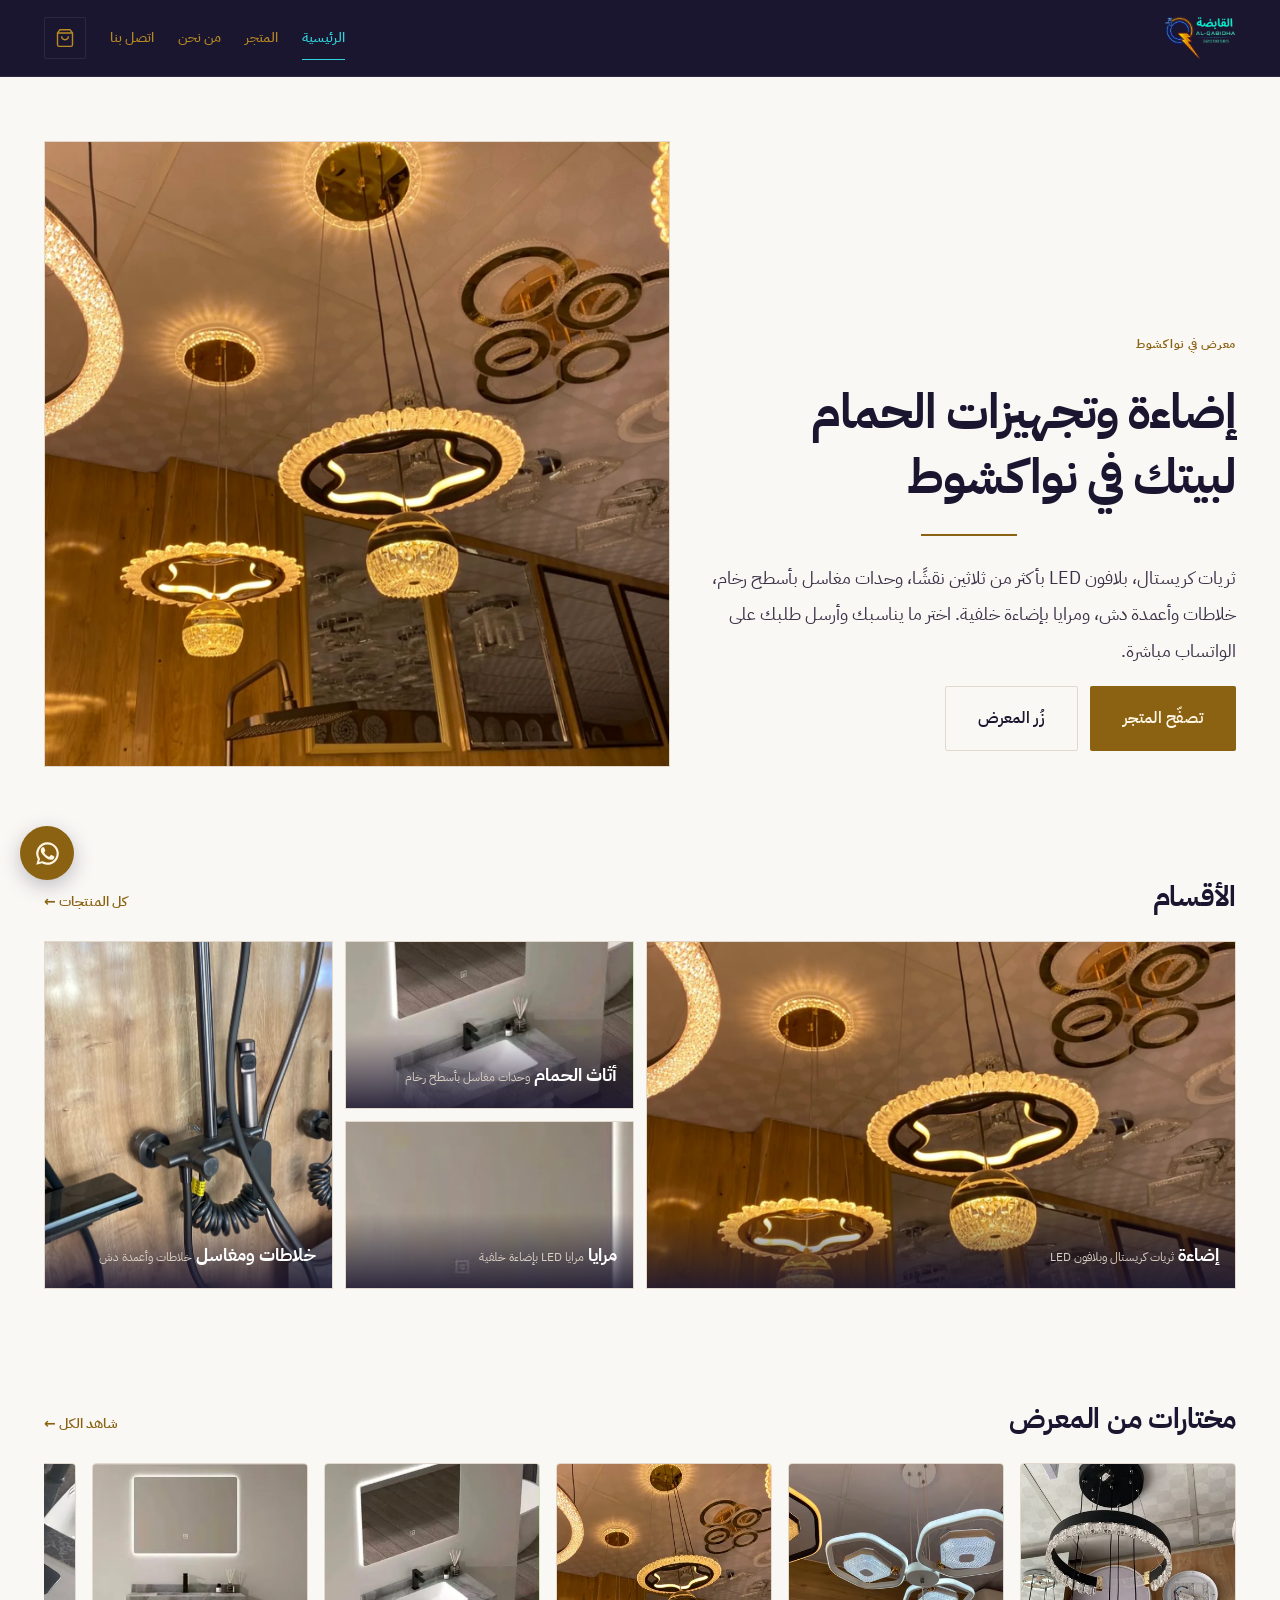
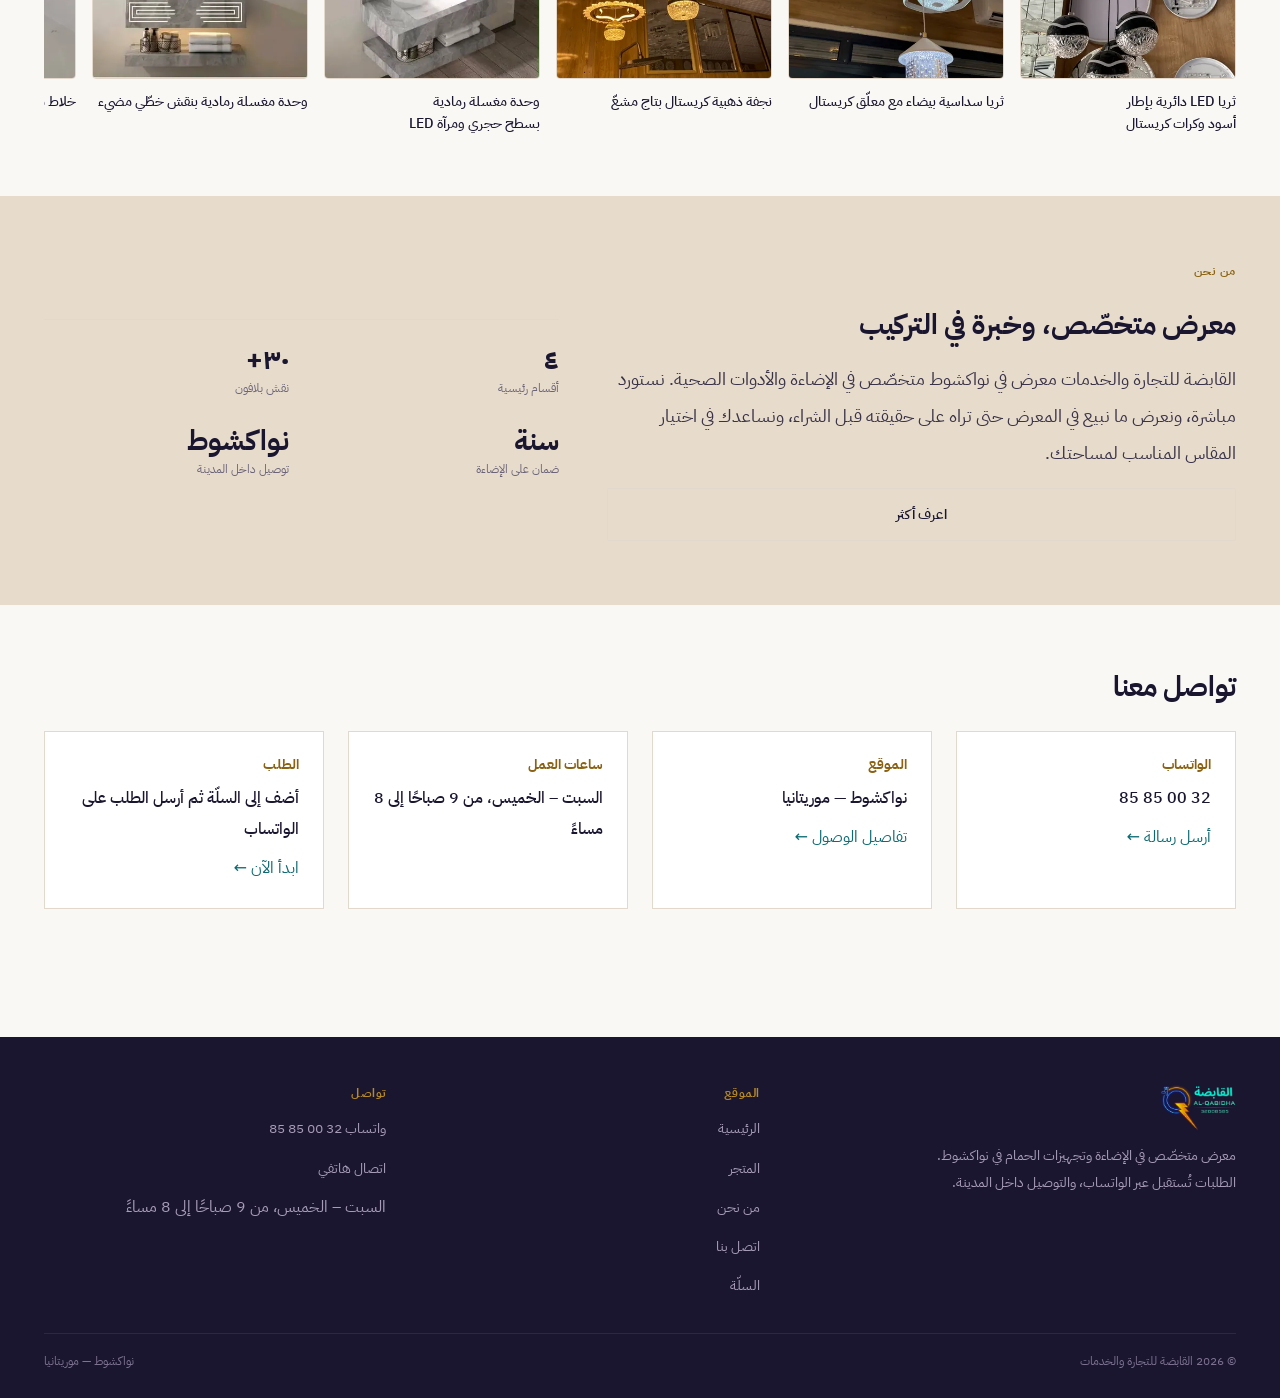
==== commit 87aa6ec0: "Remove all prices and drop the "أدوات صحية" wording The client does not sell sanitary ware, and aske" ====
--- a/index.html
+++ b/index.html
@@ -3,14 +3,14 @@
 <head>
 <meta charset="utf-8">
 <meta name="viewport" content="width=device-width, initial-scale=1">
-<title>القابضة للتجارة والخدمات — إضاءة وأدوات صحية في نواكشوط</title>
+<title>القابضة للتجارة والخدمات — إضاءة وتجهيزات الحمام في نواكشوط</title>
 <meta name="description" content="معرض القابضة للتجارة والخدمات في نواكشوط: ثريات كريستال، بلافون LED، وحدات مغاسل بأسطح رخام، خلاطات وأعمدة دش، ومرايا LED. اطلب عبر الواتساب.">
 <meta name="theme-color" content="#1B1630">
 <link rel="canonical" href="./index.html">
 
 <meta property="og:type" content="website">
 <meta property="og:site_name" content="القابضة للتجارة والخدمات">
-<meta property="og:title" content="القابضة للتجارة والخدمات — إضاءة وأدوات صحية">
+<meta property="og:title" content="القابضة للتجارة والخدمات — إضاءة وتجهيزات الحمام">
 <meta property="og:description" content="ثريات كريستال، بلافون LED، وحدات مغاسل، خلاطات ومرايا. اطلب عبر الواتساب من نواكشوط.">
 <meta property="og:image" content="assets/logo/logo-original.jpg">
 <meta property="og:locale" content="ar_MR">
@@ -81,7 +81,7 @@
     <div class="hero">
       <div class="hero__text">
         <p class="eyebrow">معرض في نواكشوط</p>
-        <h1 class="hero__title">إضاءة وأدوات صحية<br>لبيتك في نواكشوط</h1>
+        <h1 class="hero__title">إضاءة وتجهيزات الحمام<br>لبيتك في نواكشوط</h1>
         <hr class="hero__rule">
         <p class="lede">
           ثريات كريستال، بلافون LED بأكثر من ثلاثين نقشًا، وحدات مغاسل بأسطح
@@ -181,7 +181,7 @@
           <img src="assets/logo/logo-neon.png" alt="القابضة للتجارة والخدمات" width="848" height="516">
         </div>
         <p class="footer__note">
-          معرض متخصّص في الإضاءة والأدوات الصحية في نواكشوط. الطلبات تُستقبل
+          معرض متخصّص في الإضاءة وتجهيزات الحمام في نواكشوط. الطلبات تُستقبل
           عبر الواتساب، والتوصيل داخل المدينة.
         </p>
       </div>
